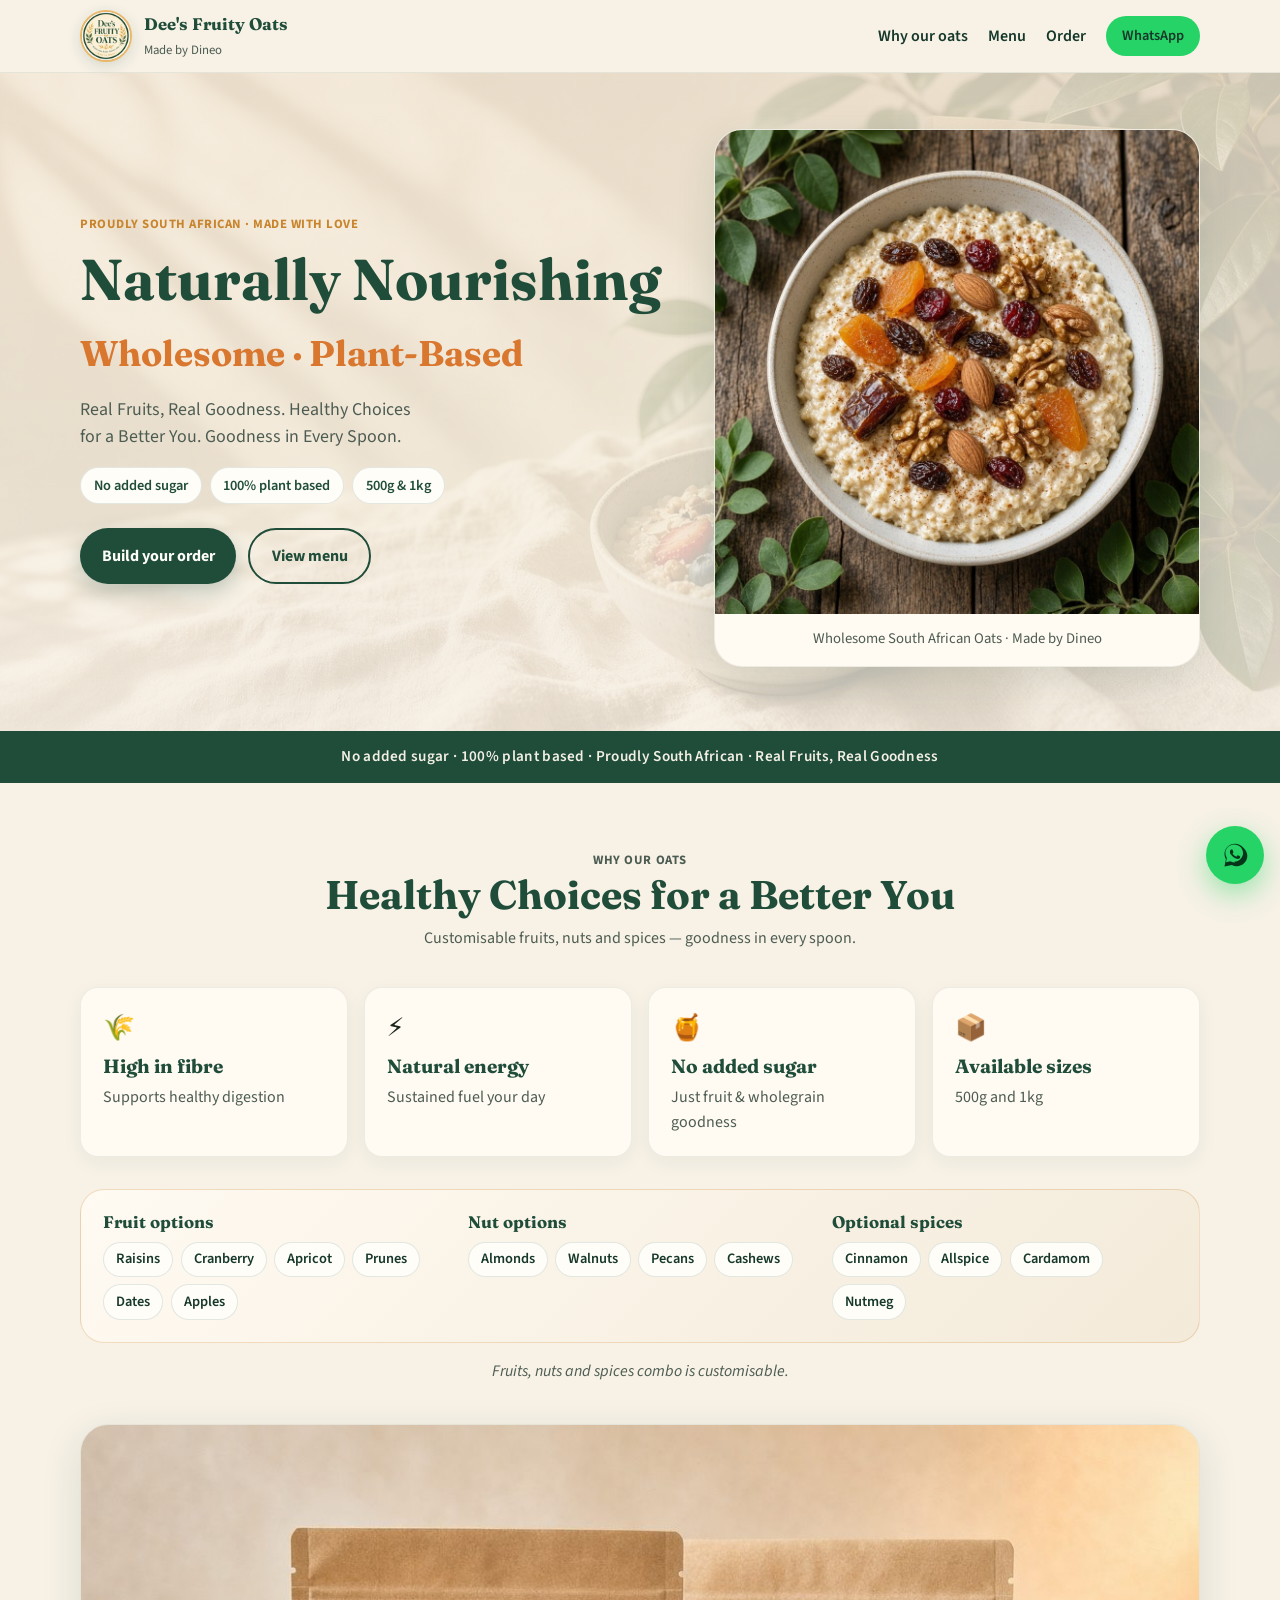
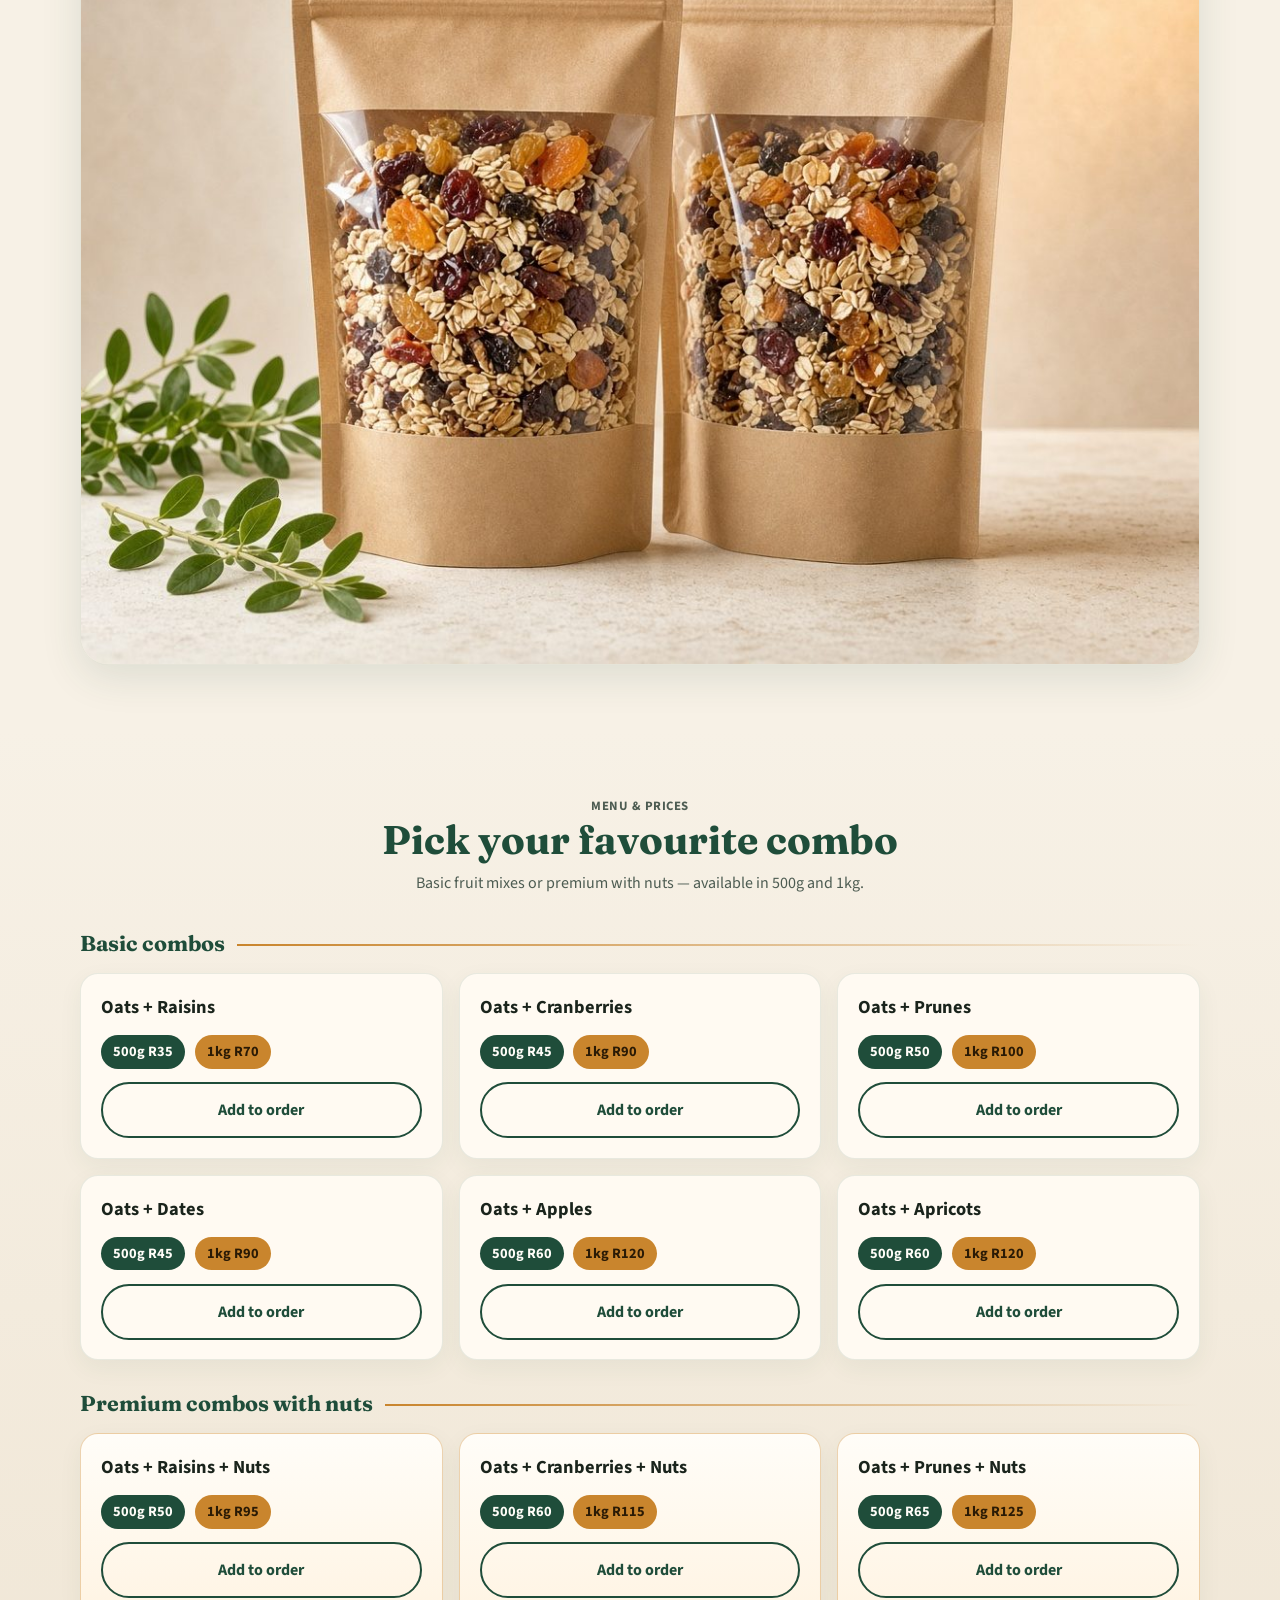
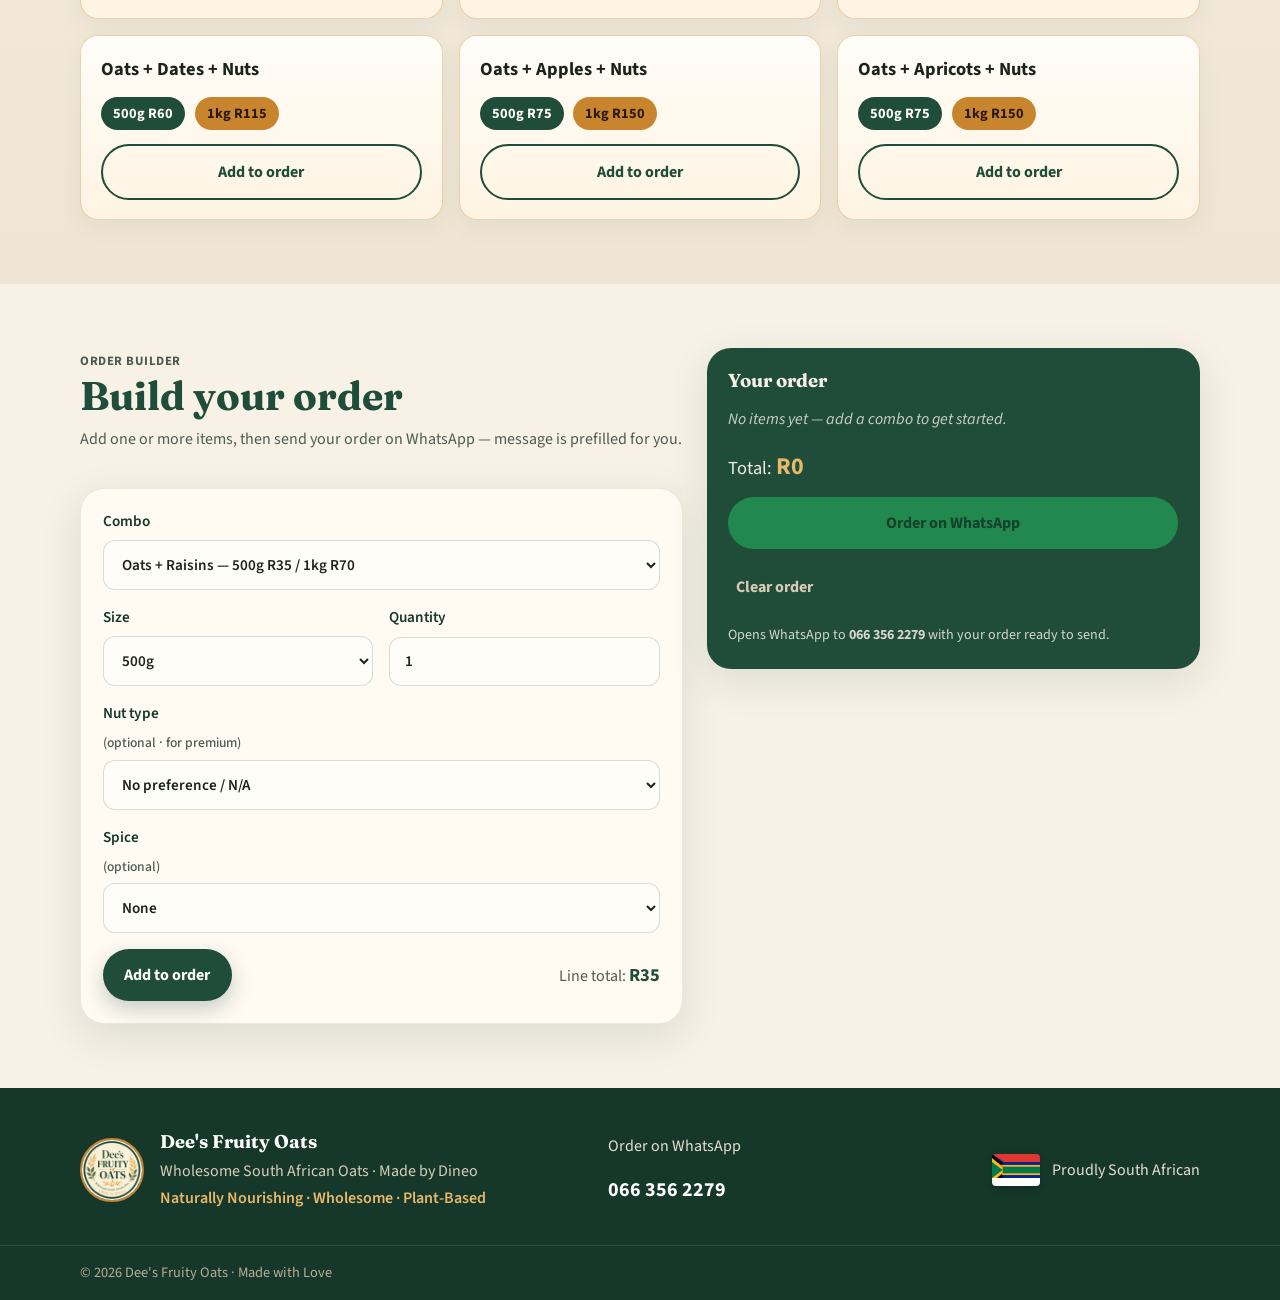
==== public/index.html @ b24968b8 "Add public/ publish directory for Render static hosting" ====
<!DOCTYPE html>
<html lang="en-ZA">
<head>
  <meta charset="UTF-8" />
  <meta name="viewport" content="width=device-width, initial-scale=1" />
  <title>Dee's Fruity Oats | Wholesome South African Oats – Made by Dineo</title>
  <meta name="description" content="Naturally nourishing, wholesome, plant-based oats with real fruit and nuts. No added sugar. Proudly South African. Order Dee's Fruity Oats on WhatsApp." />
  <meta name="keywords" content="Dee's Fruity Oats, South African oats, plant-based, no added sugar, fruity oats, Dineo, wholesome breakfast" />
  <meta name="theme-color" content="#1f4d3a" />
  <link rel="canonical" href="https://immortal8725.github.io/dees-fruity-oats/" />
  <link rel="icon" type="image/png" href="images/favicon.png" />
  <link rel="apple-touch-icon" href="images/apple-touch-icon.png" />

  <meta property="og:type" content="website" />
  <meta property="og:title" content="Dee's Fruity Oats | Wholesome South African Oats" />
  <meta property="og:description" content="Naturally Nourishing • Wholesome • Plant-Based. Real fruits, real goodness. Order on WhatsApp." />
  <meta property="og:image" content="https://immortal8725.github.io/dees-fruity-oats/images/og.jpg" />
  <meta property="og:locale" content="en_ZA" />
  <meta property="og:site_name" content="Dee's Fruity Oats" />

  <meta name="twitter:card" content="summary_large_image" />
  <meta name="twitter:title" content="Dee's Fruity Oats | Wholesome South African Oats" />
  <meta name="twitter:description" content="Naturally Nourishing • Wholesome • Plant-Based. Order on WhatsApp." />
  <meta name="twitter:image" content="https://immortal8725.github.io/dees-fruity-oats/images/og.jpg" />

  <link rel="preconnect" href="https://fonts.googleapis.com" />
  <link rel="preconnect" href="https://fonts.gstatic.com" crossorigin />
  <link href="https://fonts.googleapis.com/css2?family=Fraunces:opsz,wght@9..144,500;9..144,700&family=Source+Sans+3:wght@400;500;600;700&display=swap" rel="stylesheet" />
  <link rel="stylesheet" href="styles.css" />
</head>
<body>
  <a class="skip-link" href="#main">Skip to content</a>

  <header class="site-header">
    <div class="container header-inner">
      <a class="brand" href="#top" aria-label="Dee's Fruity Oats home">
        <img src="images/logo.jpg" alt="Dee's Fruity Oats logo" width="56" height="56" />
        <span>
          <strong>Dee's Fruity Oats</strong>
          <small>Made by Dineo</small>
        </span>
      </a>
      <nav class="nav" aria-label="Primary">
        <a href="#why">Why our oats</a>
        <a href="#menu">Menu</a>
        <a href="#order">Order</a>
        <a class="btn btn-wa btn-sm" href="https://wa.me/27663562279" target="_blank" rel="noopener">WhatsApp</a>
      </nav>
      <button class="nav-toggle" type="button" aria-expanded="false" aria-controls="mobile-nav" aria-label="Open menu">
        <span></span><span></span><span></span>
      </button>
    </div>
    <div id="mobile-nav" class="mobile-nav" hidden>
      <a href="#why">Why our oats</a>
      <a href="#menu">Menu</a>
      <a href="#order">Order</a>
      <a class="btn btn-wa" href="https://wa.me/27663562279" target="_blank" rel="noopener">Order on WhatsApp</a>
    </div>
  </header>

  <main id="main">
    <section id="top" class="hero">
      <div class="hero-bg" style="background-image:url('images/hero.jpg')" role="img" aria-label="Bowl of fruity oats and kraft pouches"></div>
      <div class="container hero-grid">
        <div class="hero-copy">
          <p class="eyebrow">Proudly South African · Made with Love</p>
          <h1>Naturally Nourishing<br /><span>Wholesome · Plant-Based</span></h1>
          <p class="lead">Real Fruits, Real Goodness. Healthy Choices for a Better You. Goodness in Every Spoon.</p>
          <ul class="pill-row" aria-label="Product highlights">
            <li>No added sugar</li>
            <li>100% plant based</li>
            <li>500g &amp; 1kg</li>
          </ul>
          <div class="hero-actions">
            <a class="btn btn-primary" href="#order">Build your order</a>
            <a class="btn btn-outline" href="#menu">View menu</a>
          </div>
        </div>
        <figure class="hero-card">
          <img src="images/bowl.jpg" alt="Bowl of creamy oats topped with dried fruit and nuts" width="640" height="640" />
          <figcaption>Wholesome South African Oats · Made by Dineo</figcaption>
        </figure>
      </div>
    </section>

    <section class="strip">
      <div class="container strip-inner">
        <p>No added sugar · 100% plant based · Proudly South African · Real Fruits, Real Goodness</p>
      </div>
    </section>

    <section id="why" class="section why">
      <div class="container">
        <div class="section-head">
          <p class="eyebrow">Why our oats</p>
          <h2>Healthy Choices for a Better You</h2>
          <p>Customisable fruits, nuts and spices — goodness in every spoon.</p>
        </div>
        <div class="feature-grid">
          <article class="feature-card">
            <div class="feature-icon" aria-hidden="true">🌾</div>
            <h3>High in fibre</h3>
            <p>Supports healthy digestion</p>
          </article>
          <article class="feature-card">
            <div class="feature-icon" aria-hidden="true">⚡</div>
            <h3>Natural energy</h3>
            <p>Sustained fuel your day</p>
          </article>
          <article class="feature-card">
            <div class="feature-icon" aria-hidden="true">🍯</div>
            <h3>No added sugar</h3>
            <p>Just fruit &amp; wholegrain goodness</p>
          </article>
          <article class="feature-card">
            <div class="feature-icon" aria-hidden="true">📦</div>
            <h3>Available sizes</h3>
            <p>500g and 1kg</p>
          </article>
        </div>

        <div class="options-panel">
          <div>
            <h3>Fruit options</h3>
            <ul class="chip-list">
              <li>Raisins</li><li>Cranberry</li><li>Apricot</li><li>Prunes</li><li>Dates</li><li>Apples</li>
            </ul>
          </div>
          <div>
            <h3>Nut options</h3>
            <ul class="chip-list">
              <li>Almonds</li><li>Walnuts</li><li>Pecans</li><li>Cashews</li>
            </ul>
          </div>
          <div>
            <h3>Optional spices</h3>
            <ul class="chip-list">
              <li>Cinnamon</li><li>Allspice</li><li>Cardamom</li><li>Nutmeg</li>
            </ul>
          </div>
        </div>
        <p class="note">Fruits, nuts and spices combo is customisable.</p>

        <figure class="product-shot">
          <img src="images/pouches.jpg" alt="Kraft-paper pouches of Dee's Fruity Oats with clear windows showing oats and dried fruit" width="960" height="720" loading="lazy" />
        </figure>
      </div>
    </section>

    <section id="menu" class="section menu">
      <div class="container">
        <div class="section-head">
          <p class="eyebrow">Menu &amp; prices</p>
          <h2>Pick your favourite combo</h2>
          <p>Basic fruit mixes or premium with nuts — available in 500g and 1kg.</p>
        </div>

        <h3 class="tier-title">Basic combos</h3>
        <div class="menu-grid" id="basic-menu"></div>

        <h3 class="tier-title">Premium combos with nuts</h3>
        <div class="menu-grid" id="premium-menu"></div>
      </div>
    </section>

    <section id="order" class="section order">
      <div class="container order-grid">
        <div>
          <div class="section-head left">
            <p class="eyebrow">Order builder</p>
            <h2>Build your order</h2>
            <p>Add one or more items, then send your order on WhatsApp — message is prefilled for you.</p>
          </div>

          <form id="order-form" class="order-form" novalidate>
            <label>
              Combo
              <select id="combo" required></select>
            </label>
            <div class="form-row">
              <label>
                Size
                <select id="size" required>
                  <option value="500g">500g</option>
                  <option value="1kg">1kg</option>
                </select>
              </label>
              <label>
                Quantity
                <input id="qty" type="number" min="1" max="50" value="1" required />
              </label>
            </div>
            <label>
              Nut type <span class="optional">(optional · for premium)</span>
              <select id="nut">
                <option value="">No preference / N/A</option>
                <option>Almonds</option>
                <option>Walnuts</option>
                <option>Pecans</option>
                <option>Cashews</option>
                <option>Mixed nuts</option>
              </select>
            </label>
            <label>
              Spice <span class="optional">(optional)</span>
              <select id="spice">
                <option value="">None</option>
                <option>Cinnamon</option>
                <option>Allspice</option>
                <option>Cardamom</option>
                <option>Nutmeg</option>
              </select>
            </label>
            <div class="form-actions">
              <button type="submit" class="btn btn-primary">Add to order</button>
              <p class="line-total" aria-live="polite">Line total: <strong id="line-total">R0</strong></p>
            </div>
          </form>
        </div>

        <aside class="cart" aria-labelledby="cart-heading">
          <h3 id="cart-heading">Your order</h3>
          <ul id="cart-list" class="cart-list">
            <li class="empty">No items yet — add a combo to get started.</li>
          </ul>
          <div class="cart-footer">
            <p class="running-total">Total: <strong id="cart-total">R0</strong></p>
            <button type="button" id="wa-order" class="btn btn-wa" disabled>Order on WhatsApp</button>
            <button type="button" id="clear-cart" class="btn btn-ghost" hidden>Clear order</button>
            <p class="wa-hint">Opens WhatsApp to <strong>066 356 2279</strong> with your order ready to send.</p>
          </div>
        </aside>
      </div>
    </section>
  </main>

  <footer class="site-footer">
    <div class="container footer-inner">
      <div class="footer-brand">
        <img src="images/logo.jpg" alt="" width="64" height="64" />
        <div>
          <strong>Dee's Fruity Oats</strong>
          <p>Wholesome South African Oats · Made by Dineo</p>
          <p class="tagline">Naturally Nourishing · Wholesome · Plant-Based</p>
        </div>
      </div>
      <div class="footer-contact">
        <p>Order on WhatsApp</p>
        <a href="https://wa.me/27663562279" target="_blank" rel="noopener">066 356 2279</a>
      </div>
      <div class="footer-flag" aria-label="Proudly South African">
        <svg viewBox="0 0 36 24" width="48" height="32" role="img" aria-label="South African flag">
          <rect width="36" height="24" fill="#002395"/>
          <path d="M0 0 L14 12 L0 24 Z" fill="#000"/>
          <path d="M0 3 L11 12 L0 21 Z" fill="#ffb612"/>
          <path d="M0 6 L8 12 L0 18 Z" fill="#007a4d"/>
          <path d="M8 9.5 H36 V14.5 H8 Z" fill="#007a4d"/>
          <path d="M6.5 8 H36 V9.5 H8 Z M6.5 14.5 H36 V16 H8 Z" fill="#ffb612"/>
          <path d="M0 0 H36 V6 H9 Z" fill="#de3831"/>
          <path d="M0 18 H9 L36 18 V24 H0 Z" fill="#fff"/>
          <path d="M9 6 H36 V8 H8.2 Z M9 16 H36 V18 H8.2 Z" fill="#002395"/>
        </svg>
        <span>Proudly South African</span>
      </div>
    </div>
    <div class="footer-bottom">
      <div class="container">
        <p>© <span id="year"></span> Dee's Fruity Oats · Made with Love</p>
      </div>
    </div>
  </footer>

  <a class="fab-wa" href="https://wa.me/27663562279" target="_blank" rel="noopener" aria-label="Chat on WhatsApp">
    <svg viewBox="0 0 32 32" width="28" height="28" aria-hidden="true"><path fill="currentColor" d="M16.1 3C9.4 3 4 8.3 4 14.9c0 2.1.6 4.1 1.6 5.9L4 29l8.4-1.6c1.7.9 3.6 1.4 5.6 1.4 6.7 0 12.1-5.3 12.1-11.9S22.8 3 16.1 3zm0 21.7c-1.8 0-3.5-.5-5-1.3l-.4-.2-5 1 1-4.8-.2-.4c-1-1.6-1.5-3.4-1.5-5.2 0-5.4 4.5-9.8 10.1-9.8s10.1 4.4 10.1 9.8-4.5 9.9-10.1 9.9zm5.5-7.3c-.3-.1-1.8-.9-2.1-1-.3-.1-.5-.2-.7.2-.2.3-.8 1-.9 1.1-.2.2-.3.2-.6.1-1.7-.8-2.8-1.5-3.9-3.3-.3-.5.3-.5.8-1.6.1-.2 0-.4 0-.5-.1-.1-.7-1.6-.9-2.2-.2-.6-.5-.5-.7-.5h-.6c-.2 0-.5.1-.8.4-.3.3-1 1-1 2.4s1 2.8 1.2 3c.1.2 2 3.1 4.9 4.3 1.8.8 2.5.8 3.4.7.5-.1 1.8-.7 2-1.4.3-.7.3-1.3.2-1.4-.1-.2-.3-.2-.6-.4z"/></svg>
  </a>

  <script src="app.js"></script>
</body>
</html>
---- public/styles.css ----
:root {
  --cream: #f7f1e6;
  --cream-dark: #efe4d2;
  --ink: #1a241c;
  --muted: #4d5c52;
  --green: #1f4d3a;
  --green-deep: #16382b;
  --green-soft: #2f6b52;
  --gold: #c9852d;
  --gold-soft: #e8b86a;
  --orange: #d9772f;
  --white: #fffdf8;
  --card: #fffaf2;
  --shadow: 0 12px 40px rgba(31, 77, 58, 0.12);
  --radius: 18px;
  --font: "Source Sans 3", system-ui, sans-serif;
  --display: "Fraunces", Georgia, serif;
}

*, *::before, *::after { box-sizing: border-box; }
html { scroll-behavior: smooth; }
body {
  margin: 0;
  font-family: var(--font);
  color: var(--ink);
  background: var(--cream);
  line-height: 1.55;
  -webkit-font-smoothing: antialiased;
}
img { max-width: 100%; height: auto; display: block; }
a { color: var(--green); text-decoration-thickness: 1.5px; text-underline-offset: 3px; }
a:hover { color: var(--orange); }
h1, h2, h3 { font-family: var(--display); line-height: 1.15; margin: 0 0 0.5rem; color: var(--green); }
p { margin: 0 0 1rem; }
.container { width: min(1120px, calc(100% - 2rem)); margin-inline: auto; }
.skip-link {
  position: absolute; left: -999px; top: 0; background: var(--green); color: white; padding: .75rem 1rem; z-index: 100;
}
.skip-link:focus { left: 1rem; top: 1rem; }

.site-header {
  position: sticky; top: 0; z-index: 50;
  background: rgba(247, 241, 230, 0.92);
  backdrop-filter: blur(12px);
  border-bottom: 1px solid rgba(31, 77, 58, 0.08);
}
.header-inner {
  display: flex; align-items: center; justify-content: space-between; gap: 1rem;
  min-height: 72px;
}
.brand {
  display: flex; align-items: center; gap: .75rem; color: inherit; text-decoration: none;
}
.brand img {
  width: 52px; height: 52px; border-radius: 50%;
  object-fit: cover; border: 2px solid var(--gold-soft);
  box-shadow: 0 4px 14px rgba(31,77,58,.15);
}
.brand strong { display: block; font-family: var(--display); color: var(--green); font-size: 1.05rem; }
.brand small { color: var(--muted); font-size: .8rem; }
.nav { display: none; align-items: center; gap: 1.25rem; }
.nav a { color: var(--green-deep); text-decoration: none; font-weight: 600; }
.nav a:hover { color: var(--orange); }
.nav-toggle {
  width: 44px; height: 44px; border: 0; background: transparent; display: grid; place-content: center; gap: 5px; cursor: pointer;
}
.nav-toggle span {
  display: block; width: 22px; height: 2px; background: var(--green); border-radius: 2px;
}
.mobile-nav {
  display: grid; gap: .75rem; padding: 0 1rem 1rem;
  border-top: 1px solid rgba(31,77,58,.08);
}
.mobile-nav a { color: var(--green); font-weight: 600; text-decoration: none; padding: .35rem 0; }
.mobile-nav[hidden] { display: none; }

.btn {
  display: inline-flex; align-items: center; justify-content: center; gap: .5rem;
  border: 0; border-radius: 999px; padding: .85rem 1.35rem;
  font: inherit; font-weight: 700; cursor: pointer; text-decoration: none;
  transition: transform .15s ease, box-shadow .15s ease, background .15s ease;
}
.btn:hover { transform: translateY(-1px); }
.btn:disabled { opacity: .45; cursor: not-allowed; transform: none; }
.btn-sm { padding: .55rem 1rem; font-size: .9rem; }
.btn-primary { background: var(--green); color: var(--white); box-shadow: 0 8px 20px rgba(31,77,58,.25); }
.btn-primary:hover { background: var(--green-deep); color: white; }
.btn-outline { background: transparent; color: var(--green); border: 2px solid var(--green); }
.btn-outline:hover { background: var(--green); color: white; }
.btn-wa { background: #25D366; color: #06351a; }
.btn-wa:hover { background: #1ebe5a; color: #042412; }
.btn-ghost { background: transparent; color: var(--muted); padding-inline: .5rem; }

.hero {
  position: relative; overflow: hidden;
  padding: 2.5rem 0 3rem;
  background: linear-gradient(180deg, #f3ead9 0%, var(--cream) 100%);
}
.hero-bg {
  position: absolute; inset: 0;
  background-size: cover; background-position: center right;
  opacity: .18; pointer-events: none;
}
.hero-grid {
  position: relative;
  display: grid; gap: 2rem; align-items: center;
}
.eyebrow {
  display: inline-block; margin: 0 0 .75rem;
  color: var(--gold); font-weight: 700; letter-spacing: .04em; text-transform: uppercase; font-size: .8rem;
}
.hero h1 { font-size: clamp(2.2rem, 7vw, 3.6rem); margin-bottom: 1rem; }
.hero h1 span { color: var(--orange); font-size: .62em; display: inline-block; margin-top: .35rem; }
.lead { font-size: 1.12rem; color: var(--muted); max-width: 38ch; }
.pill-row { list-style: none; padding: 0; margin: 0 0 1.5rem; display: flex; flex-wrap: wrap; gap: .5rem; }
.pill-row li {
  background: var(--white); border: 1px solid rgba(31,77,58,.12);
  color: var(--green); font-weight: 600; font-size: .9rem;
  padding: .4rem .8rem; border-radius: 999px;
}
.hero-actions { display: flex; flex-wrap: wrap; gap: .75rem; }
.hero-card {
  margin: 0; background: var(--card); border-radius: 28px; overflow: hidden;
  box-shadow: var(--shadow); border: 1px solid rgba(31,77,58,.08);
}
.hero-card img { width: 100%; aspect-ratio: 1; object-fit: cover; }
.hero-card figcaption {
  padding: .9rem 1.1rem; font-size: .92rem; color: var(--muted); text-align: center;
}

.strip {
  background: var(--green);
  color: #f4efe4;
  padding: .9rem 0;
}
.strip-inner { text-align: center; font-weight: 600; letter-spacing: .02em; }
.strip p { margin: 0; font-size: .95rem; }

.section { padding: 4rem 0; }
.section-head { text-align: center; max-width: 40rem; margin: 0 auto 2.25rem; }
.section-head.left { text-align: left; margin-left: 0; }
.section-head h2 { font-size: clamp(1.8rem, 4vw, 2.5rem); }
.section-head p { color: var(--muted); margin-bottom: 0; }

.feature-grid {
  display: grid; gap: 1rem;
  grid-template-columns: 1fr;
}
.feature-card {
  background: var(--card); border-radius: var(--radius); padding: 1.35rem;
  border: 1px solid rgba(31,77,58,.08); box-shadow: 0 6px 20px rgba(31,77,58,.05);
}
.feature-icon { font-size: 1.6rem; margin-bottom: .4rem; }
.feature-card h3 { font-size: 1.2rem; }
.feature-card p { margin: 0; color: var(--muted); }

.options-panel {
  margin-top: 2rem;
  display: grid; gap: 1.25rem;
  background: linear-gradient(135deg, #fffaf2, #f3ead9);
  border: 1px solid rgba(201,133,45,.25);
  border-radius: 24px; padding: 1.4rem;
}
.options-panel h3 { font-size: 1.05rem; margin-bottom: .6rem; }
.chip-list { list-style: none; padding: 0; margin: 0; display: flex; flex-wrap: wrap; gap: .45rem; }
.chip-list li {
  background: var(--white); color: var(--green-deep); border: 1px solid rgba(31,77,58,.12);
  border-radius: 999px; padding: .35rem .75rem; font-weight: 600; font-size: .9rem;
}
.note { text-align: center; color: var(--muted); margin-top: 1rem; font-style: italic; }
.product-shot {
  margin: 2.5rem 0 0; border-radius: 28px; overflow: hidden;
  box-shadow: var(--shadow); border: 1px solid rgba(31,77,58,.08);
}
.product-shot img { width: 100%; aspect-ratio: 4/3; object-fit: cover; }

.menu { background: linear-gradient(180deg, var(--cream) 0%, #efe5d4 100%); }
.tier-title {
  display: flex; align-items: center; gap: .75rem;
  margin: 2rem 0 1rem; font-size: 1.35rem;
}
.tier-title::after {
  content: ""; flex: 1; height: 2px;
  background: linear-gradient(90deg, var(--gold), transparent);
}
.menu-grid {
  display: grid; gap: 1rem;
  grid-template-columns: 1fr;
}
.menu-card {
  background: var(--card); border-radius: var(--radius); padding: 1.2rem 1.25rem;
  border: 1px solid rgba(31,77,58,.1); display: grid; gap: .85rem;
  box-shadow: 0 8px 24px rgba(31,77,58,.06);
}
.menu-card.premium { border-color: rgba(201,133,45,.35); background: linear-gradient(180deg, #fffdf8, #fff4e3); }
.menu-card h4 { margin: 0; font-size: 1.15rem; }
.price-row { display: flex; gap: .6rem; flex-wrap: wrap; }
.price-tag {
  background: var(--green); color: var(--white); border-radius: 999px;
  padding: .35rem .75rem; font-weight: 700; font-size: .9rem;
}
.price-tag.alt { background: var(--gold); color: #2a1a05; }
.menu-card .btn { width: 100%; }

.order { background: var(--cream); }
.order-grid { display: grid; gap: 1.5rem; }
.order-form {
  background: var(--card); border-radius: 24px; padding: 1.35rem;
  border: 1px solid rgba(31,77,58,.1); box-shadow: var(--shadow);
  display: grid; gap: 1rem;
}
.order-form label {
  display: grid; gap: .4rem; font-weight: 600; color: var(--green-deep); font-size: .95rem;
}
.optional { font-weight: 500; color: var(--muted); font-size: .85rem; }
.order-form select, .order-form input {
  font: inherit; border-radius: 12px; border: 1.5px solid rgba(31,77,58,.18);
  padding: .75rem .9rem; background: var(--white); color: var(--ink);
}
.order-form select:focus, .order-form input:focus {
  outline: 2px solid var(--gold); outline-offset: 1px; border-color: var(--gold);
}
.form-row { display: grid; gap: 1rem; grid-template-columns: 1fr 1fr; }
.form-actions {
  display: flex; flex-wrap: wrap; align-items: center; justify-content: space-between; gap: .75rem;
}
.line-total { margin: 0; color: var(--muted); }
.line-total strong { color: var(--green); font-size: 1.15rem; }

.cart {
  background: var(--green); color: #f4efe4; border-radius: 24px; padding: 1.35rem;
  box-shadow: var(--shadow); display: flex; flex-direction: column; gap: 1rem;
}
.cart h3 { color: #f7f1e6; margin: 0; }
.cart-list { list-style: none; padding: 0; margin: 0; display: grid; gap: .75rem; flex: 1; }
.cart-list .empty { opacity: .8; font-style: italic; }
.cart-item {
  background: rgba(255,255,255,.08); border-radius: 14px; padding: .85rem 1rem;
  display: grid; gap: .25rem;
}
.cart-item strong { color: #fff; }
.cart-item .meta { font-size: .9rem; opacity: .9; }
.cart-item .row { display: flex; justify-content: space-between; align-items: center; gap: .5rem; }
.cart-item button {
  border: 0; background: transparent; color: #ffd9a8; cursor: pointer; font: inherit; font-weight: 600;
}
.cart-footer { display: grid; gap: .75rem; }
.running-total { margin: 0; font-size: 1.15rem; }
.running-total strong { font-size: 1.5rem; color: var(--gold-soft); }
.wa-hint { margin: 0; font-size: .88rem; opacity: .85; }
.cart .btn-wa { width: 100%; }
.cart .btn-ghost { color: #d9cbb4; justify-self: start; }

.site-footer {
  background: var(--green-deep); color: #e8dfcf; padding-top: 2.5rem;
}
.footer-inner {
  display: grid; gap: 1.5rem; padding-bottom: 2rem;
}
.footer-brand { display: flex; gap: 1rem; align-items: center; }
.footer-brand img {
  width: 64px; height: 64px; border-radius: 50%; object-fit: cover; border: 2px solid var(--gold);
}
.footer-brand strong { display: block; color: #fff; font-family: var(--display); font-size: 1.15rem; }
.footer-brand p { margin: .15rem 0; color: #d7cdb8; }
.tagline { color: var(--gold-soft) !important; font-weight: 600; }
.footer-contact a {
  color: #fff; font-size: 1.25rem; font-weight: 700; text-decoration: none;
}
.footer-contact a:hover { color: var(--gold-soft); }
.footer-flag { display: flex; align-items: center; gap: .75rem; }
.footer-flag svg {
  border-radius: 4px; box-shadow: 0 2px 8px rgba(0,0,0,.25); flex-shrink: 0;
}
.footer-bottom {
  border-top: 1px solid rgba(255,255,255,.1); padding: 1rem 0; font-size: .9rem; color: #b9ad96;
}
.footer-bottom p { margin: 0; }

.fab-wa {
  position: fixed; right: 1rem; bottom: 1rem; z-index: 60;
  width: 58px; height: 58px; border-radius: 50%;
  background: #25D366; color: #06351a;
  display: grid; place-items: center;
  box-shadow: 0 10px 28px rgba(37,211,102,.45);
  text-decoration: none;
}
.fab-wa:hover { transform: translateY(-2px) scale(1.03); color: #042412; }

@media (min-width: 720px) {
  .nav { display: flex; }
  .nav-toggle { display: none; }
  .mobile-nav { display: none !important; }
  .hero-grid { grid-template-columns: 1.1fr .9fr; gap: 2.5rem; }
  .feature-grid { grid-template-columns: repeat(2, 1fr); }
  .options-panel { grid-template-columns: repeat(3, 1fr); }
  .menu-grid { grid-template-columns: repeat(2, 1fr); }
  .order-grid { grid-template-columns: 1.1fr .9fr; align-items: start; }
  .footer-inner { grid-template-columns: 1.4fr 1fr auto; align-items: center; }
}

@media (min-width: 980px) {
  .feature-grid { grid-template-columns: repeat(4, 1fr); }
  .menu-grid { grid-template-columns: repeat(3, 1fr); }
  .hero { padding: 3.5rem 0 4rem; }
}
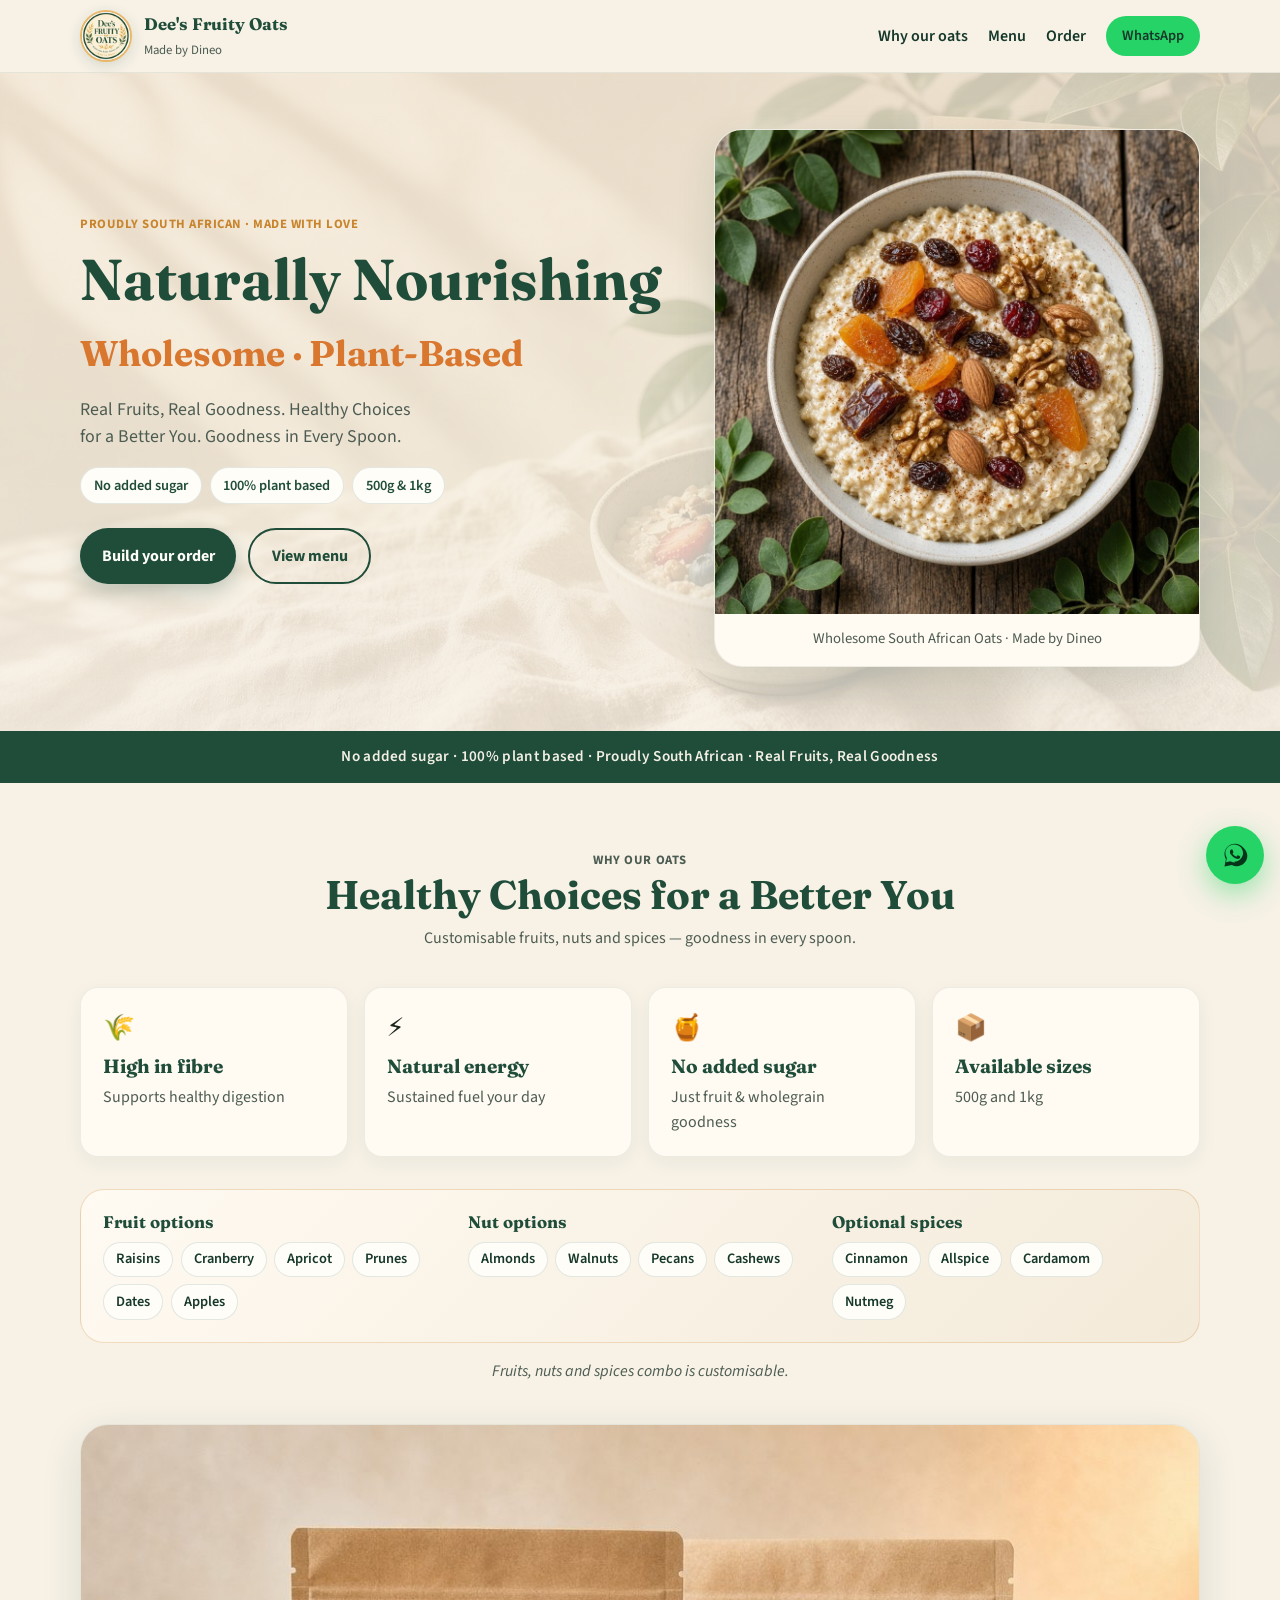
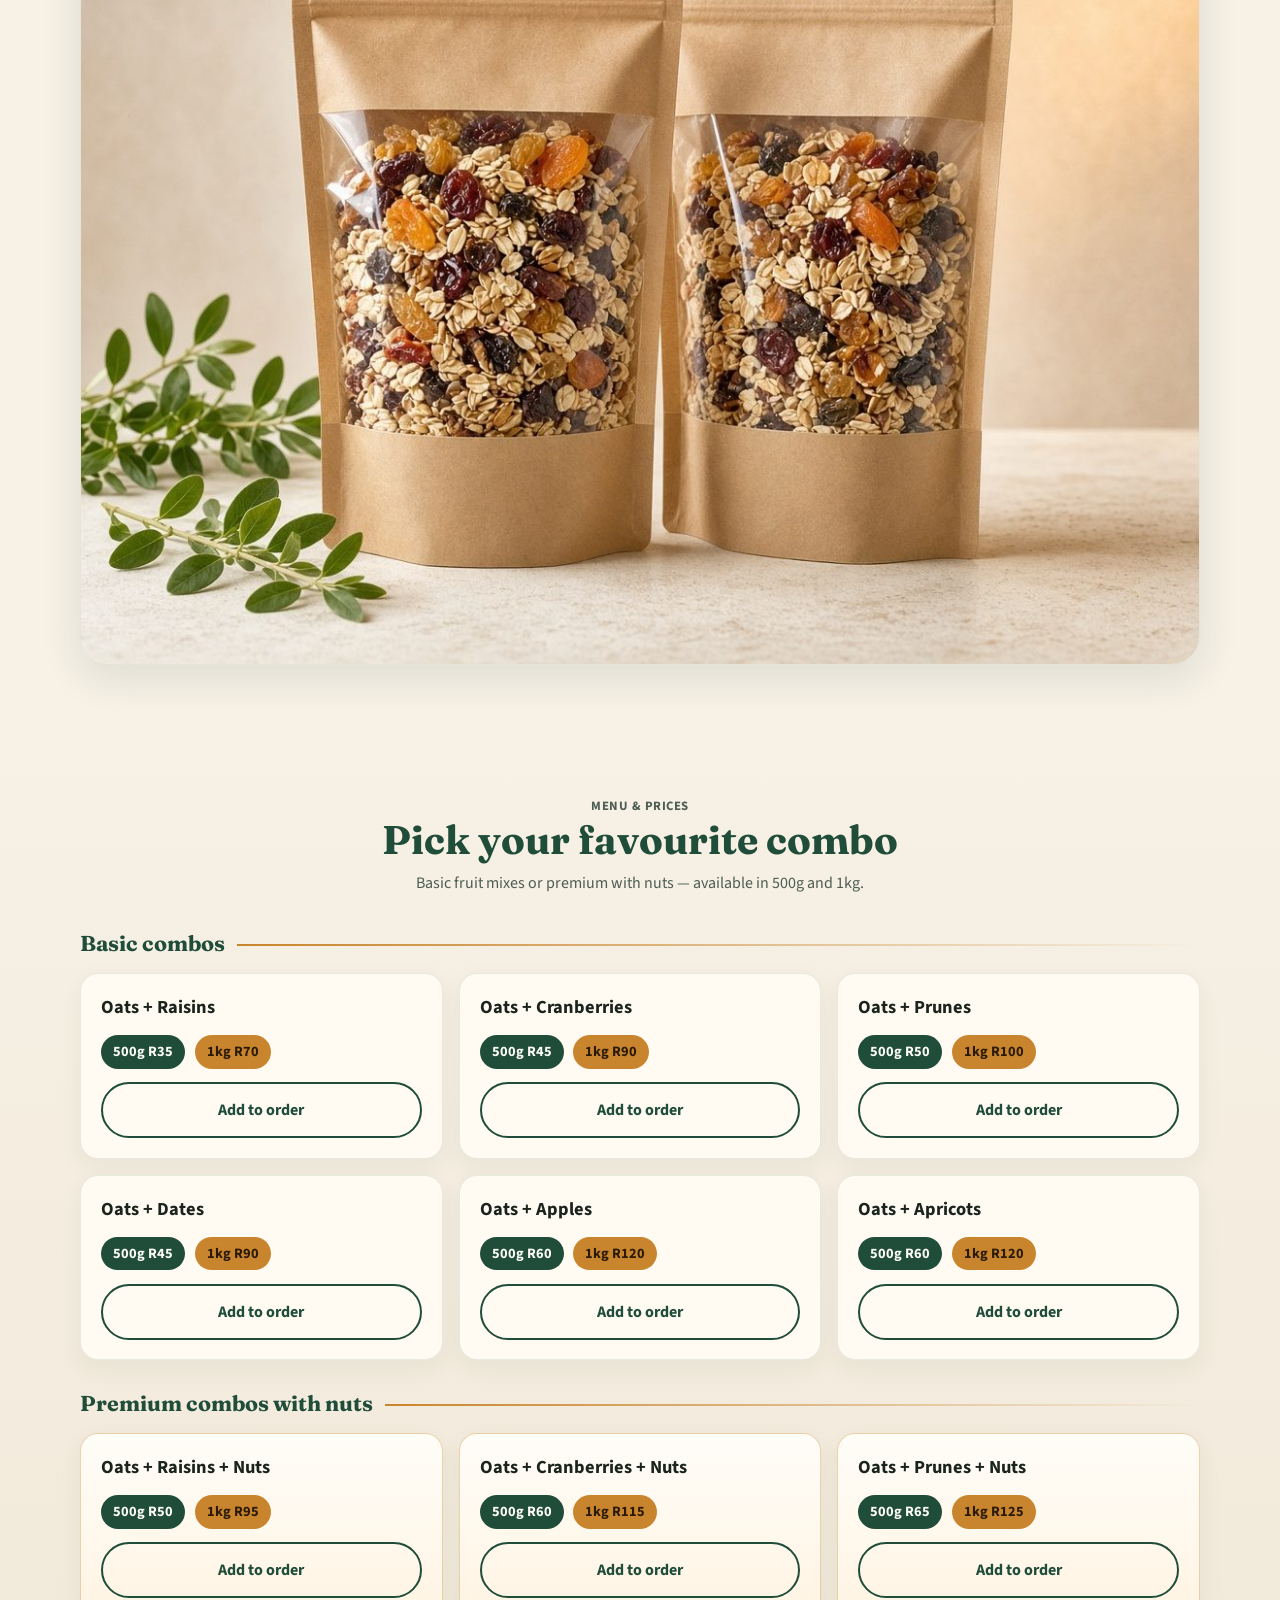
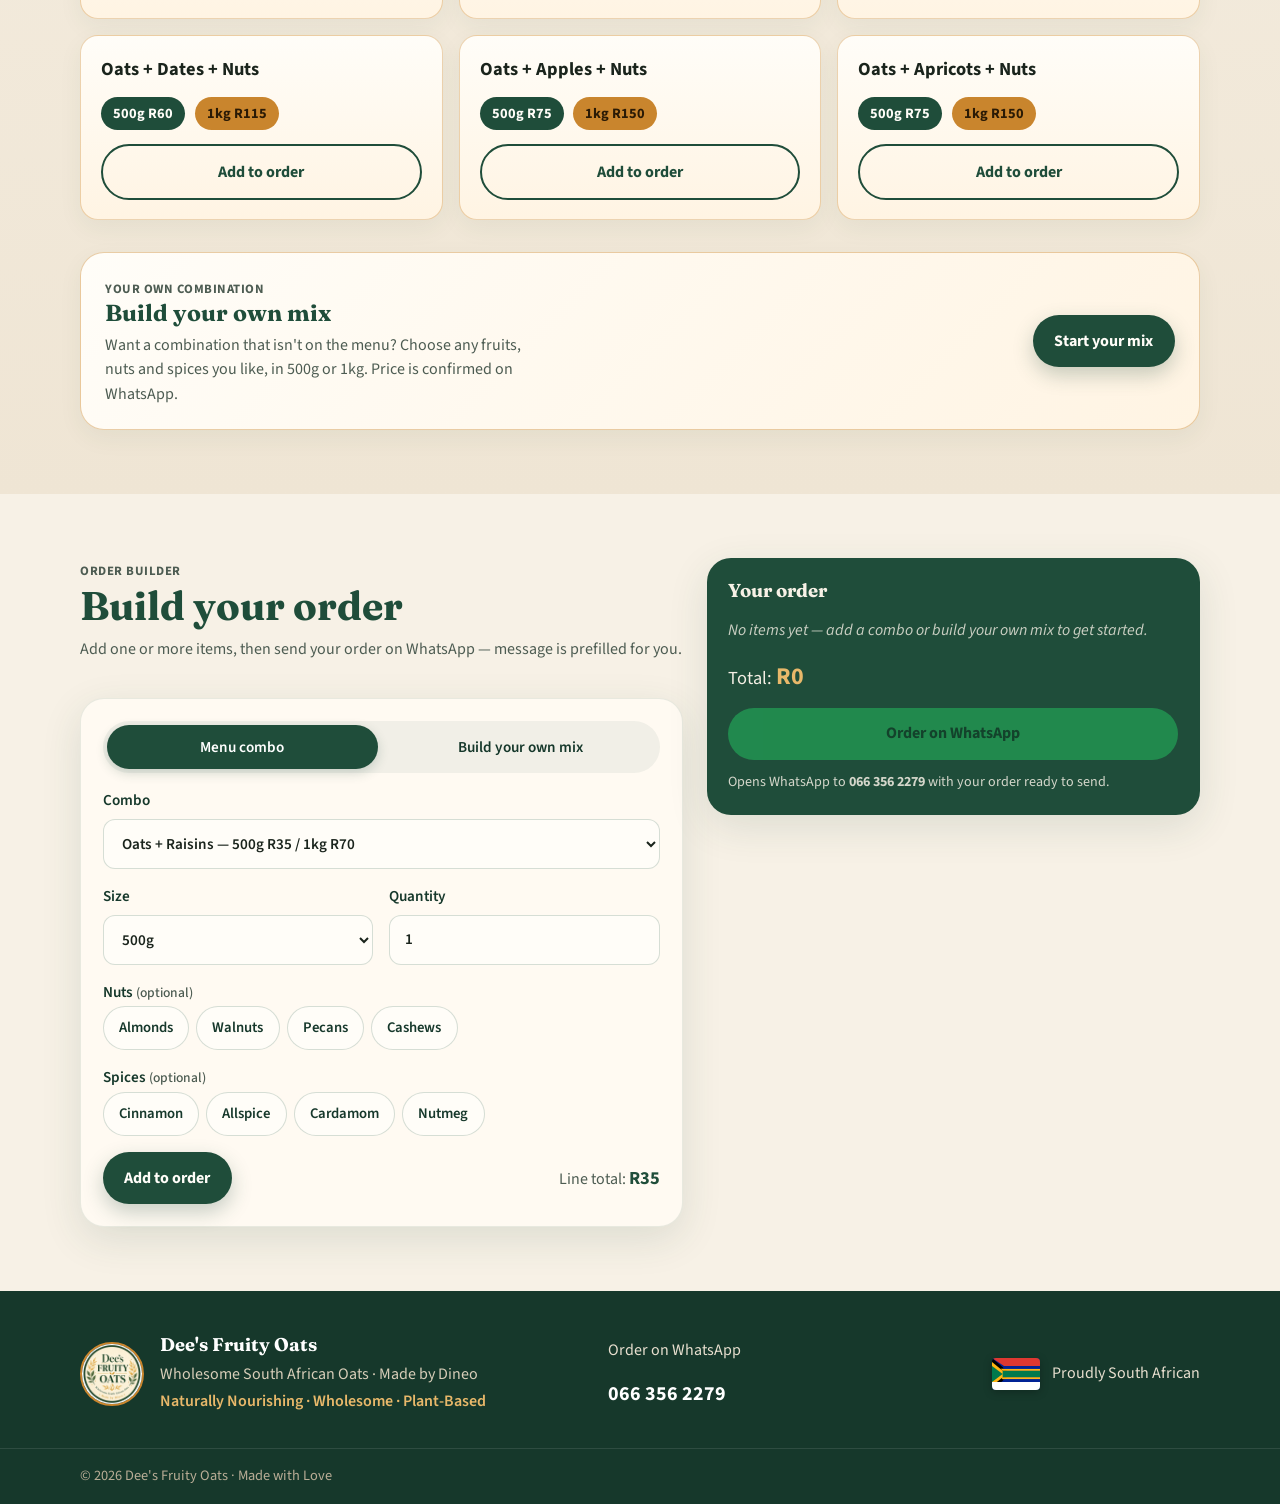
==== commit 9939ab2b: "Add build-your-own mix and multi-select nuts and spices Customers can now build a custom mix by choo" ====
--- a/public/index.html
+++ b/public/index.html
@@ -160,6 +160,15 @@
 
         <h3 class="tier-title">Premium combos with nuts</h3>
         <div class="menu-grid" id="premium-menu"></div>
+
+        <aside class="custom-mix-callout" aria-labelledby="custom-mix-heading">
+          <div>
+            <p class="eyebrow">Your own combination</p>
+            <h3 id="custom-mix-heading">Build your own mix</h3>
+            <p>Want a combination that isn't on the menu? Choose any fruits, nuts and spices you like, in 500g or 1kg. Price is confirmed on WhatsApp.</p>
+          </div>
+          <a class="btn btn-primary" href="#order" id="start-custom-mix">Start your mix</a>
+        </aside>
       </div>
     </section>
 
@@ -173,10 +182,36 @@
           </div>
 
           <form id="order-form" class="order-form" novalidate>
-            <label>
-              Combo
-              <select id="combo" required></select>
-            </label>
+            <fieldset class="mode-switch">
+              <legend class="visually-hidden">Order type</legend>
+              <div class="mode-switch-row">
+                <label class="mode-option">
+                  <input type="radio" name="order-mode" value="combo" checked />
+                  <span>Menu combo</span>
+                </label>
+                <label class="mode-option">
+                  <input type="radio" name="order-mode" value="custom" />
+                  <span>Build your own mix</span>
+                </label>
+              </div>
+            </fieldset>
+
+            <p id="custom-mode-hint" class="mode-hint" hidden>Pick any fruits, nuts and spices you like. Price is confirmed on WhatsApp.</p>
+
+            <div id="combo-fields">
+              <label>
+                Combo
+                <select id="combo" required></select>
+              </label>
+            </div>
+
+            <div id="custom-fields" hidden>
+              <fieldset class="chip-fieldset">
+                <legend>Fruits <span class="optional">(pick any)</span></legend>
+                <div class="chip-toggles" id="fruit-chips"></div>
+              </fieldset>
+            </div>
+
             <div class="form-row">
               <label>
                 Size
@@ -190,27 +225,19 @@
                 <input id="qty" type="number" min="1" max="50" value="1" required />
               </label>
             </div>
-            <label>
-              Nut type <span class="optional">(optional · for premium)</span>
-              <select id="nut">
-                <option value="">No preference / N/A</option>
-                <option>Almonds</option>
-                <option>Walnuts</option>
-                <option>Pecans</option>
-                <option>Cashews</option>
-                <option>Mixed nuts</option>
-              </select>
-            </label>
-            <label>
-              Spice <span class="optional">(optional)</span>
-              <select id="spice">
-                <option value="">None</option>
-                <option>Cinnamon</option>
-                <option>Allspice</option>
-                <option>Cardamom</option>
-                <option>Nutmeg</option>
-              </select>
-            </label>
+
+            <fieldset class="chip-fieldset">
+              <legend>Nuts <span class="optional" id="nut-legend-note">(optional)</span></legend>
+              <div class="chip-toggles" id="nut-chips"></div>
+            </fieldset>
+
+            <fieldset class="chip-fieldset">
+              <legend>Spices <span class="optional">(optional)</span></legend>
+              <div class="chip-toggles" id="spice-chips"></div>
+            </fieldset>
+
+            <p id="custom-error" class="form-error" hidden role="alert">Please choose at least one fruit or nut for your mix.</p>
+
             <div class="form-actions">
               <button type="submit" class="btn btn-primary">Add to order</button>
               <p class="line-total" aria-live="polite">Line total: <strong id="line-total">R0</strong></p>
@@ -225,6 +252,7 @@
           </ul>
           <div class="cart-footer">
             <p class="running-total">Total: <strong id="cart-total">R0</strong></p>
+            <p id="cart-total-note" class="cart-total-note" hidden>+ custom mix price to be confirmed</p>
             <button type="button" id="wa-order" class="btn btn-wa" disabled>Order on WhatsApp</button>
             <button type="button" id="clear-cart" class="btn btn-ghost" hidden>Clear order</button>
             <p class="wa-hint">Opens WhatsApp to <strong>066 356 2279</strong> with your order ready to send.</p>
--- a/public/styles.css
+++ b/public/styles.css
@@ -37,6 +37,14 @@
   position: absolute; left: -999px; top: 0; background: var(--green); color: white; padding: .75rem 1rem; z-index: 100;
 }
 .skip-link:focus { left: 1rem; top: 1rem; }
+.visually-hidden {
+  position: absolute !important;
+  width: 1px; height: 1px;
+  padding: 0; margin: -1px;
+  overflow: hidden; clip: rect(0, 0, 0, 0);
+  white-space: nowrap; border: 0;
+}
+[hidden] { display: none !important; }
 
 .site-header {
   position: sticky; top: 0; z-index: 50;
@@ -202,6 +210,21 @@
 .price-tag.alt { background: var(--gold); color: #2a1a05; }
 .menu-card .btn { width: 100%; }
 
+.custom-mix-callout {
+  margin-top: 2rem;
+  background: linear-gradient(135deg, #fffdf8, #fff4e3);
+  border: 1.5px solid rgba(201,133,45,.4);
+  border-radius: 24px;
+  padding: 1.4rem 1.5rem;
+  display: grid;
+  gap: 1rem;
+  box-shadow: 0 8px 24px rgba(31,77,58,.06);
+  align-items: center;
+}
+.custom-mix-callout h3 { font-size: 1.45rem; margin-bottom: .35rem; }
+.custom-mix-callout p { margin-bottom: 0; color: var(--muted); max-width: 52ch; }
+.custom-mix-callout .btn { justify-self: start; }
+
 .order { background: var(--cream); }
 .order-grid { display: grid; gap: 1.5rem; }
 .order-form {
@@ -227,6 +250,129 @@
 .line-total { margin: 0; color: var(--muted); }
 .line-total strong { color: var(--green); font-size: 1.15rem; }
 
+.mode-switch { border: 0; margin: 0; padding: 0; min-width: 0; }
+.mode-switch-row {
+  display: grid;
+  grid-template-columns: 1fr 1fr;
+  gap: .4rem;
+  background: rgba(31,77,58,.06);
+  border-radius: 999px;
+  padding: .25rem;
+}
+.mode-option {
+  display: grid;
+  position: relative;
+  margin: 0;
+  font-weight: 700;
+}
+.mode-option input {
+  position: absolute;
+  inset: 0;
+  opacity: 0;
+  margin: 0;
+  cursor: pointer;
+  z-index: 1;
+}
+.mode-option span {
+  display: flex; align-items: center; justify-content: center;
+  text-align: center;
+  min-height: 44px;
+  padding: .45rem .7rem;
+  border-radius: 999px;
+  color: var(--green-deep);
+  background: transparent;
+  line-height: 1.2;
+  font-size: .95rem;
+}
+.mode-option input:checked + span {
+  background: var(--green);
+  color: #fff;
+  box-shadow: 0 4px 12px rgba(31,77,58,.2);
+}
+.mode-option input:focus-visible + span {
+  outline: 2px solid var(--gold);
+  outline-offset: 2px;
+}
+.mode-hint {
+  margin: 0;
+  color: var(--muted);
+  font-size: .92rem;
+}
+.mode-hint[hidden],
+.form-error[hidden],
+#custom-fields[hidden],
+#combo-fields[hidden] { display: none; }
+
+.chip-fieldset {
+  border: 0;
+  margin: 0;
+  padding: 0;
+  min-width: 0;
+  display: grid;
+  gap: .5rem;
+}
+.chip-fieldset legend {
+  font-weight: 600;
+  color: var(--green-deep);
+  font-size: .95rem;
+  padding: 0;
+  margin-bottom: .15rem;
+}
+.chip-toggles {
+  display: flex;
+  flex-wrap: wrap;
+  gap: .45rem;
+}
+.chip-toggle {
+  position: relative;
+  display: inline-flex;
+  margin: 0;
+  font-weight: 600;
+}
+.chip-toggle input {
+  position: absolute;
+  inset: 0;
+  width: 100%;
+  height: 100%;
+  opacity: 0;
+  margin: 0;
+  cursor: pointer;
+  z-index: 1;
+}
+.chip-toggle span {
+  display: inline-flex;
+  align-items: center;
+  justify-content: center;
+  min-height: 44px;
+  padding: .35rem 0.95rem;
+  border-radius: 999px;
+  background: var(--white);
+  color: var(--green-deep);
+  border: 1.5px solid rgba(31,77,58,.18);
+  font-size: .92rem;
+  line-height: 1;
+  user-select: none;
+}
+.chip-toggle input:checked + span {
+  background: var(--green);
+  color: #fff;
+  border-color: var(--green);
+}
+.chip-toggle input:focus-visible + span {
+  outline: 2px solid var(--gold);
+  outline-offset: 2px;
+}
+.form-error {
+  margin: 0;
+  color: #8a2b12;
+  background: #fff1ea;
+  border: 1px solid rgba(138,43,18,.2);
+  border-radius: 12px;
+  padding: .7rem .9rem;
+  font-weight: 600;
+  font-size: .92rem;
+}
+
 .cart {
   background: var(--green); color: #f4efe4; border-radius: 24px; padding: 1.35rem;
   box-shadow: var(--shadow); display: flex; flex-direction: column; gap: 1rem;
@@ -247,6 +393,14 @@
 .cart-footer { display: grid; gap: .75rem; }
 .running-total { margin: 0; font-size: 1.15rem; }
 .running-total strong { font-size: 1.5rem; color: var(--gold-soft); }
+.cart-total-note {
+  margin: -.35rem 0 0;
+  font-size: .95rem;
+  font-weight: 600;
+  color: var(--gold-soft);
+}
+.cart-total-note[hidden] { display: none; }
+.cart-item.custom { border: 1px dashed rgba(232,184,106,.55); }
 .wa-hint { margin: 0; font-size: .88rem; opacity: .85; }
 .cart .btn-wa { width: 100%; }
 .cart .btn-ghost { color: #d9cbb4; justify-self: start; }
@@ -296,6 +450,7 @@
   .options-panel { grid-template-columns: repeat(3, 1fr); }
   .menu-grid { grid-template-columns: repeat(2, 1fr); }
   .order-grid { grid-template-columns: 1.1fr .9fr; align-items: start; }
+  .custom-mix-callout { grid-template-columns: 1fr auto; gap: 1.5rem; }
   .footer-inner { grid-template-columns: 1.4fr 1fr auto; align-items: center; }
 }
 
